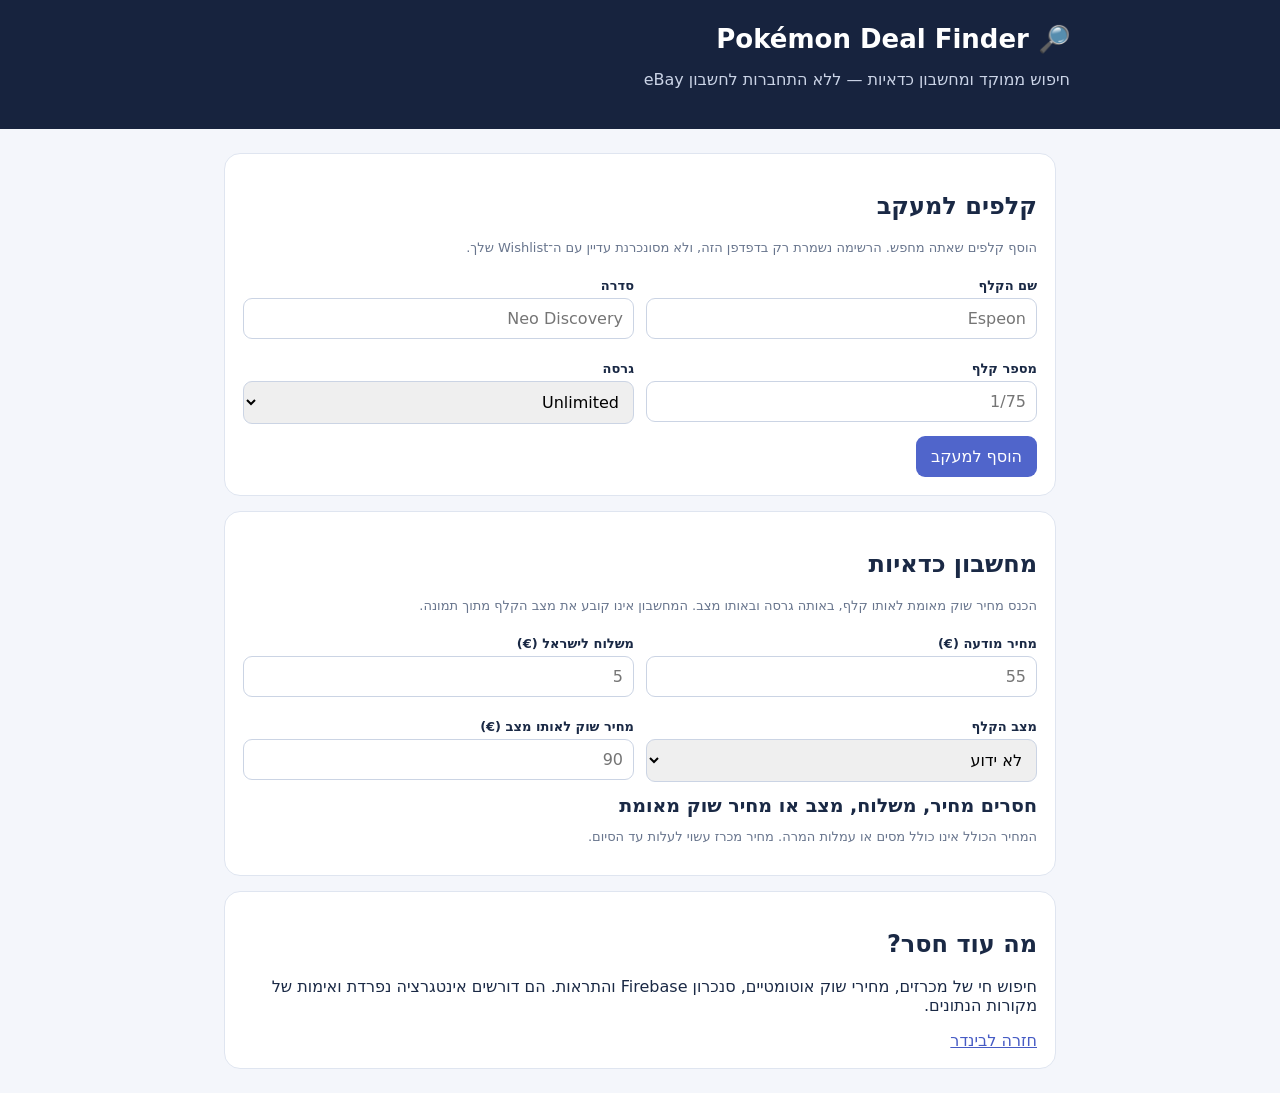
==== deal-finder/index.html @ ef226a2c "Add usable deal finder page with watchlist, eBay auction links and price calculator" ====
<!doctype html>
<html lang="he" dir="rtl"><head><meta charset="utf-8"><meta name="viewport" content="width=device-width,initial-scale=1">
<title>Pokémon Deal Finder</title>
<style>
:root{font-family:system-ui,-apple-system,sans-serif;color:#1a2945;background:#f4f6fb}*{box-sizing:border-box}body{margin:0}header{background:#17233e;color:white;padding:24px max(16px,calc((100% - 860px)/2))}h1{margin:0;font-size:26px}header p{color:#cbd4e7}main{max-width:860px;margin:24px auto;padding:0 14px}section{background:white;border:1px solid #dfe5f0;border-radius:16px;padding:18px;margin:15px 0}label{display:block;font-size:13px;font-weight:700;margin:10px 0 5px}input,select{width:100%;border:1px solid #cbd4e4;border-radius:9px;padding:10px;font:inherit}button,.link{border:0;background:#5065cb;color:white;border-radius:9px;padding:11px 15px;cursor:pointer;font:inherit;display:inline-block;text-decoration:none}button.secondary{background:#e9edfa;color:#293f88}button.danger{background:#fff1f2;color:#a13c4b}.grid{display:grid;grid-template-columns:repeat(2,minmax(0,1fr));gap:12px}.item{border:1px solid #e0e5ef;border-radius:12px;padding:12px;margin-top:10px}.item strong{display:block}.muted{color:#68758d;font-size:13px}.actions{display:flex;flex-wrap:wrap;gap:8px;margin-top:12px}.result{font-size:19px;font-weight:800;margin:12px 0}.good{color:#12815f}.bad{color:#a43d4d}a{color:#465bc4}@media(max-width:550px){.grid{grid-template-columns:1fr}}
</style></head><body><header><h1>🔎 Pokémon Deal Finder</h1><p>חיפוש ממוקד ומחשבון כדאיות — ללא התחברות לחשבון eBay</p></header><main>
<section><h2>קלפים למעקב</h2><p class="muted">הוסף קלפים שאתה מחפש. הרשימה נשמרת רק בדפדפן הזה, ולא מסונכרנת עדיין עם ה־Wishlist שלך.</p>
<form id="watchForm"><div class="grid"><div><label for="name">שם הקלף</label><input id="name" placeholder="Espeon" required maxlength="80"></div><div><label for="set">סדרה</label><input id="set" placeholder="Neo Discovery" required maxlength="80"></div><div><label for="number">מספר קלף</label><input id="number" placeholder="1/75" maxlength="30"></div><div><label for="edition">גרסה</label><select id="edition"><option value="unlimited">Unlimited</option><option value="1st edition">1st Edition</option></select></div></div><div class="actions"><button type="submit">הוסף למעקב</button></div></form><div id="watchList"></div></section>
<section><h2>מחשבון כדאיות</h2><p class="muted">הכנס מחיר שוק מאומת לאותו קלף, באותה גרסה ובאותו מצב. המחשבון אינו קובע את מצב הקלף מתוך תמונה.</p>
<div class="grid"><div><label for="price">מחיר מודעה (€)</label><input id="price" type="number" min="0" step=".01" placeholder="55"></div><div><label for="shipping">משלוח לישראל (€)</label><input id="shipping" type="number" min="0" step=".01" placeholder="5"></div><div><label for="grade">מצב הקלף</label><select id="grade"><option value="">לא ידוע</option><option>NM</option><option>LP</option><option>MP</option><option>HP</option><option>DMG</option></select></div><div><label for="market">מחיר שוק לאותו מצב (€)</label><input id="market" type="number" min="0" step=".01" placeholder="90"></div></div>
<div class="result" id="result" aria-live="polite">הזן נתונים כדי לחשב</div><p class="muted">המחיר הכולל אינו כולל מסים או עמלות המרה. מחיר מכרז עשוי לעלות עד הסיום.</p></section>
<section><h2>מה עוד חסר?</h2><p>חיפוש חי של מכרזים, מחירי שוק אוטומטיים, סנכרון Firebase והתראות. הם דורשים אינטגרציה נפרדת ואימות של מקורות הנתונים.</p><a href="../index.html">חזרה לבינדר</a></section>
</main><script type="module">
import {scoreDeal,buildSearchTerms} from './scoring.js';
const $=id=>document.getElementById(id);const key='pokemon-deal-finder-watch-v1';
let watch=[];try{const parsed=JSON.parse(localStorage.getItem(key)||'[]');if(Array.isArray(parsed))watch=parsed.filter(x=>x&&typeof x.name==='string'&&typeof x.set==='string').slice(0,100)}catch{}
const save=()=>localStorage.setItem(key,JSON.stringify(watch));
function render(){const root=$('watchList');root.replaceChildren();for(const [i,c] of watch.entries()){const item=document.createElement('div');item.className='item';const title=document.createElement('strong');title.textContent=[c.name,c.set,c.number,c.edition].filter(Boolean).join(' · ');item.append(title);const actions=document.createElement('div');actions.className='actions';const search=document.createElement('a');search.className='link';const q=buildSearchTerms(c)+' '+c.edition;search.href='https://www.ebay.com/sch/i.html?'+new URLSearchParams({_nkw:q,LH_Auction:'1'});search.target='_blank';search.rel='noopener noreferrer';search.textContent='חפש מכרזים ב־eBay';const remove=document.createElement('button');remove.className='danger';remove.textContent='הסר';remove.addEventListener('click',()=>{watch.splice(i,1);save();render()});actions.append(search,remove);item.append(actions);root.append(item)}}
$('watchForm').addEventListener('submit',e=>{e.preventDefault();const c={name:$('name').value.trim(),set:$('set').value.trim(),number:$('number').value.trim(),edition:$('edition').value};if(!c.name||!c.set||watch.length>=100)return;watch.push(c);save();render();e.target.reset()});
function calculate(){const parse=id=>$(id).value.trim()===''?NaN:Number($(id).value);const grade=$('grade').value;const r=scoreDeal({price:parse('price'),shipping:parse('shipping'),condition:grade},{[grade]:parse('market')});const out=$('result');if(r.status==='review'){out.className='result';out.textContent='חסרים מחיר, משלוח, מצב או מחיר שוק מאומת';return}out.className='result '+(r.discount>=.3?'good':r.discount<0?'bad':'');out.textContent='סה״כ €'+r.total.toFixed(2)+' · '+(r.discount*100).toFixed(1)+'% '+(r.discount>=0?'מתחת':'מעל')+' למחיר השוק'}
for(const id of ['price','shipping','grade','market'])$(id).addEventListener('input',calculate);
render();calculate();
</script></body></html>
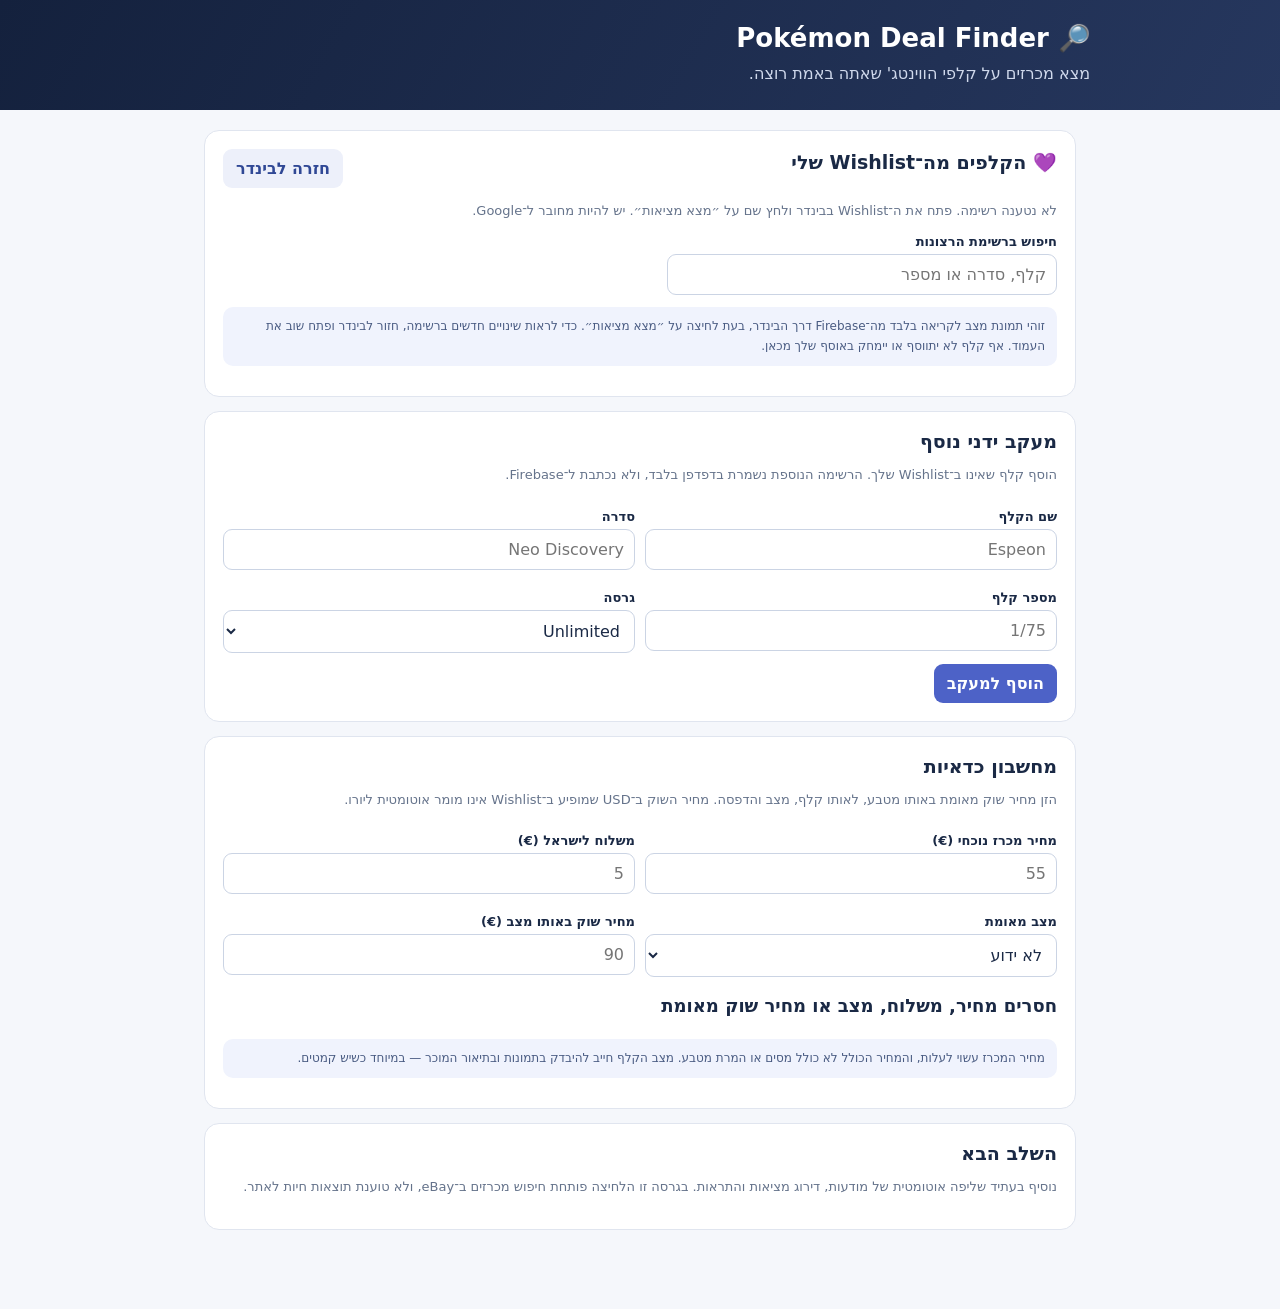
==== commit 7c4787a6: "Read actual wishlist snapshot in Deal Finder and search auctions by priority" ====
--- a/deal-finder/index.html
+++ b/deal-finder/index.html
@@ -1,23 +1,155 @@
 <!doctype html>
-<html lang="he" dir="rtl"><head><meta charset="utf-8"><meta name="viewport" content="width=device-width,initial-scale=1">
-<title>Pokémon Deal Finder</title>
+<html lang="he" dir="rtl">
+<head>
+<meta charset="utf-8">
+<meta name="viewport" content="width=device-width,initial-scale=1">
+<title>מציאות · Pokémon Vintage Binder</title>
 <style>
-:root{font-family:system-ui,-apple-system,sans-serif;color:#1a2945;background:#f4f6fb}*{box-sizing:border-box}body{margin:0}header{background:#17233e;color:white;padding:24px max(16px,calc((100% - 860px)/2))}h1{margin:0;font-size:26px}header p{color:#cbd4e7}main{max-width:860px;margin:24px auto;padding:0 14px}section{background:white;border:1px solid #dfe5f0;border-radius:16px;padding:18px;margin:15px 0}label{display:block;font-size:13px;font-weight:700;margin:10px 0 5px}input,select{width:100%;border:1px solid #cbd4e4;border-radius:9px;padding:10px;font:inherit}button,.link{border:0;background:#5065cb;color:white;border-radius:9px;padding:11px 15px;cursor:pointer;font:inherit;display:inline-block;text-decoration:none}button.secondary{background:#e9edfa;color:#293f88}button.danger{background:#fff1f2;color:#a13c4b}.grid{display:grid;grid-template-columns:repeat(2,minmax(0,1fr));gap:12px}.item{border:1px solid #e0e5ef;border-radius:12px;padding:12px;margin-top:10px}.item strong{display:block}.muted{color:#68758d;font-size:13px}.actions{display:flex;flex-wrap:wrap;gap:8px;margin-top:12px}.result{font-size:19px;font-weight:800;margin:12px 0}.good{color:#12815f}.bad{color:#a43d4d}a{color:#465bc4}@media(max-width:550px){.grid{grid-template-columns:1fr}}
-</style></head><body><header><h1>🔎 Pokémon Deal Finder</h1><p>חיפוש ממוקד ומחשבון כדאיות — ללא התחברות לחשבון eBay</p></header><main>
-<section><h2>קלפים למעקב</h2><p class="muted">הוסף קלפים שאתה מחפש. הרשימה נשמרת רק בדפדפן הזה, ולא מסונכרנת עדיין עם ה־Wishlist שלך.</p>
-<form id="watchForm"><div class="grid"><div><label for="name">שם הקלף</label><input id="name" placeholder="Espeon" required maxlength="80"></div><div><label for="set">סדרה</label><input id="set" placeholder="Neo Discovery" required maxlength="80"></div><div><label for="number">מספר קלף</label><input id="number" placeholder="1/75" maxlength="30"></div><div><label for="edition">גרסה</label><select id="edition"><option value="unlimited">Unlimited</option><option value="1st edition">1st Edition</option></select></div></div><div class="actions"><button type="submit">הוסף למעקב</button></div></form><div id="watchList"></div></section>
-<section><h2>מחשבון כדאיות</h2><p class="muted">הכנס מחיר שוק מאומת לאותו קלף, באותה גרסה ובאותו מצב. המחשבון אינו קובע את מצב הקלף מתוך תמונה.</p>
-<div class="grid"><div><label for="price">מחיר מודעה (€)</label><input id="price" type="number" min="0" step=".01" placeholder="55"></div><div><label for="shipping">משלוח לישראל (€)</label><input id="shipping" type="number" min="0" step=".01" placeholder="5"></div><div><label for="grade">מצב הקלף</label><select id="grade"><option value="">לא ידוע</option><option>NM</option><option>LP</option><option>MP</option><option>HP</option><option>DMG</option></select></div><div><label for="market">מחיר שוק לאותו מצב (€)</label><input id="market" type="number" min="0" step=".01" placeholder="90"></div></div>
-<div class="result" id="result" aria-live="polite">הזן נתונים כדי לחשב</div><p class="muted">המחיר הכולל אינו כולל מסים או עמלות המרה. מחיר מכרז עשוי לעלות עד הסיום.</p></section>
-<section><h2>מה עוד חסר?</h2><p>חיפוש חי של מכרזים, מחירי שוק אוטומטיים, סנכרון Firebase והתראות. הם דורשים אינטגרציה נפרדת ואימות של מקורות הנתונים.</p><a href="../index.html">חזרה לבינדר</a></section>
-</main><script type="module">
+:root{font-family:system-ui,-apple-system,"Segoe UI",sans-serif;color:#1a2945;background:#f5f7fb}
+*{box-sizing:border-box}body{margin:0}header{background:linear-gradient(120deg,#14213d,#26375e);color:white;padding:23px max(16px,calc((100% - 900px)/2))}
+h1{font-size:26px;margin:0 0 8px}header p{color:#d0d9ec;margin:0;line-height:1.6}main{max-width:900px;padding:0 14px 45px;margin:20px auto}
+section{background:white;border:1px solid #e0e5ef;border-radius:15px;padding:18px;margin:14px 0}
+h2{font-size:19px;margin:0 0 12px}p{line-height:1.6}.muted{color:#65738b;font-size:13px}
+label{display:block;margin:10px 0 5px;font-size:13px;font-weight:700}
+input,select{width:100%;font:inherit;padding:10px;border:1px solid #cbd4e4;border-radius:9px;color:inherit;background:#fff}
+button,.action-link{border:0;background:#4d62c7;color:white;border-radius:9px;padding:10px 13px;font:inherit;font-weight:600;cursor:pointer;display:inline-flex;align-items:center;justify-content:center;text-decoration:none}
+button.secondary,.action-link.secondary{background:#edf0fa;color:#304895}button.danger{background:#fff0f2;color:#a34051}
+button:hover,.action-link:hover{filter:brightness(.96)}
+button:focus-visible,a:focus-visible,input:focus-visible,select:focus-visible{outline:3px solid #b2bef9;outline-offset:2px}
+a{color:#4458ba}.split{display:flex;gap:12px;align-items:center;justify-content:space-between;flex-wrap:wrap}
+.grid{display:grid;grid-template-columns:repeat(2,minmax(0,1fr));gap:10px}
+.item{padding:12px;border:1px solid #e1e7f1;border-radius:12px;margin-top:9px}
+.item-main{display:flex;align-items:center;gap:10px;min-width:0}
+.item-main img{width:55px;height:75px;object-fit:contain;background:#eef2fa;border-radius:5px;flex:none}
+.rank{flex:none;width:23px;text-align:center;color:#71809c;font-weight:700}
+.info{flex:1;min-width:0}.info strong{display:block;direction:ltr;text-align:right;overflow-wrap:anywhere}.info small{display:block;margin-top:5px;font-size:12px;color:#65738b}
+.market{font-weight:700;color:#14775e}.buttons{display:flex;gap:7px;flex-wrap:wrap;margin-top:11px}
+.note{padding:10px 12px;border-radius:10px;background:#f0f3fd;font-size:12px;color:#495b82;line-height:1.6}
+.result{font-size:18px;font-weight:750;margin-top:15px}.good{color:#127d59}.bad{color:#ab4351}
+#searchWish{max-width:390px}
+@media(max-width:580px){.grid{grid-template-columns:1fr}section{padding:13px}h1{font-size:22px}.item-main img{width:46px;height:64px}.buttons>*{font-size:12px;padding:8px 10px}}
+</style>
+</head>
+<body>
+<header><h1>🔎 Pokémon Deal Finder</h1><p>מצא מכרזים על קלפי הווינטג' שאתה באמת רוצה.</p></header>
+<main>
+<section aria-labelledby="wishTitle">
+<div class="split"><h2 id="wishTitle">💜 הקלפים מה־Wishlist שלי</h2><a href="../index.html" class="action-link secondary">חזרה לבינדר</a></div>
+<p class="muted" id="syncStatus" role="status">טוען את רשימת הרצונות…</p>
+<label for="searchWish">חיפוש ברשימת הרצונות</label>
+<input type="search" id="searchWish" placeholder="קלף, סדרה או מספר" autocomplete="off">
+<div id="importedList" role="list"></div>
+<p class="note">זוהי תמונת מצב לקריאה בלבד מה־Firebase דרך הבינדר, בעת לחיצה על ״מצא מציאות״. כדי לראות שינויים חדשים ברשימה, חזור לבינדר ופתח שוב את העמוד. אף קלף לא יתווסף או יימחק באוסף שלך מכאן.</p>
+</section>
+<section aria-labelledby="manualTitle">
+<h2 id="manualTitle">מעקב ידני נוסף</h2>
+<p class="muted">הוסף קלף שאינו ב־Wishlist שלך. הרשימה הנוספת נשמרת בדפדפן בלבד, ולא נכתבת ל־Firebase.</p>
+<form id="watchForm">
+<div class="grid">
+<div><label for="name">שם הקלף</label><input id="name" placeholder="Espeon" maxlength="80" required></div>
+<div><label for="set">סדרה</label><input id="set" placeholder="Neo Discovery" maxlength="80" required></div>
+<div><label for="number">מספר קלף</label><input id="number" placeholder="1/75" maxlength="30"></div>
+<div><label for="edition">גרסה</label><select id="edition"><option value="unlimited">Unlimited</option><option value="1st edition">1st Edition</option></select></div>
+</div>
+<div class="buttons"><button type="submit">הוסף למעקב</button></div>
+</form>
+<div id="manualList"></div>
+</section>
+<section aria-labelledby="calculatorTitle">
+<h2 id="calculatorTitle">מחשבון כדאיות</h2>
+<p class="muted">הזן מחיר שוק מאומת באותו מטבע, לאותו קלף, מצב והדפסה. מחיר השוק ב־USD שמופיע ב־Wishlist אינו מומר אוטומטית ליורו.</p>
+<div class="grid">
+<div><label for="price">מחיר מכרז נוכחי (€)</label><input id="price" type="number" min="0" step=".01" placeholder="55"></div>
+<div><label for="shipping">משלוח לישראל (€)</label><input id="shipping" type="number" min="0" step=".01" placeholder="5"></div>
+<div><label for="grade">מצב מאומת</label><select id="grade"><option value="">לא ידוע</option><option>NM</option><option>LP</option><option>MP</option><option>HP</option><option>DMG</option></select></div>
+<div><label for="market">מחיר שוק באותו מצב (€)</label><input id="market" type="number" min="0" step=".01" placeholder="90"></div>
+</div>
+<p id="calcResult" class="result" aria-live="polite">הזן נתונים כדי לחשב</p>
+<p class="note">מחיר המכרז עשוי לעלות, והמחיר הכולל לא כולל מסים או המרת מטבע. מצב הקלף חייב להיבדק בתמונות ובתיאור המוכר — במיוחד כשיש קמטים.</p>
+</section>
+<section><h2>השלב הבא</h2><p class="muted">נוסיף בעתיד שליפה אוטומטית של מודעות, דירוג מציאות והתראות. בגרסה זו הלחיצה פותחת חיפוש מכרזים ב־eBay, ולא טוענת תוצאות חיות לאתר.</p></section>
+</main>
+<script type="module">
 import {scoreDeal,buildSearchTerms} from './scoring.js';
-const $=id=>document.getElementById(id);const key='pokemon-deal-finder-watch-v1';
-let watch=[];try{const parsed=JSON.parse(localStorage.getItem(key)||'[]');if(Array.isArray(parsed))watch=parsed.filter(x=>x&&typeof x.name==='string'&&typeof x.set==='string').slice(0,100)}catch{}
-const save=()=>localStorage.setItem(key,JSON.stringify(watch));
-function render(){const root=$('watchList');root.replaceChildren();for(const [i,c] of watch.entries()){const item=document.createElement('div');item.className='item';const title=document.createElement('strong');title.textContent=[c.name,c.set,c.number,c.edition].filter(Boolean).join(' · ');item.append(title);const actions=document.createElement('div');actions.className='actions';const search=document.createElement('a');search.className='link';const q=buildSearchTerms(c)+' '+c.edition;search.href='https://www.ebay.com/sch/i.html?'+new URLSearchParams({_nkw:q,LH_Auction:'1'});search.target='_blank';search.rel='noopener noreferrer';search.textContent='חפש מכרזים ב־eBay';const remove=document.createElement('button');remove.className='danger';remove.textContent='הסר';remove.addEventListener('click',()=>{watch.splice(i,1);save();render()});actions.append(search,remove);item.append(actions);root.append(item)}}
-$('watchForm').addEventListener('submit',e=>{e.preventDefault();const c={name:$('name').value.trim(),set:$('set').value.trim(),number:$('number').value.trim(),edition:$('edition').value};if(!c.name||!c.set||watch.length>=100)return;watch.push(c);save();render();e.target.reset()});
-function calculate(){const parse=id=>$(id).value.trim()===''?NaN:Number($(id).value);const grade=$('grade').value;const r=scoreDeal({price:parse('price'),shipping:parse('shipping'),condition:grade},{[grade]:parse('market')});const out=$('result');if(r.status==='review'){out.className='result';out.textContent='חסרים מחיר, משלוח, מצב או מחיר שוק מאומת';return}out.className='result '+(r.discount>=.3?'good':r.discount<0?'bad':'');out.textContent='סה״כ €'+r.total.toFixed(2)+' · '+(r.discount*100).toFixed(1)+'% '+(r.discount>=0?'מתחת':'מעל')+' למחיר השוק'}
+const $=id=>document.getElementById(id);
+const importedKey='pokemon-deal-finder-import-v1';
+const manualKey='pokemon-deal-finder-watch-v1';
+function loadImported(){
+ try{
+  const raw=sessionStorage.getItem(importedKey);
+  if(!raw)return null;
+  const data=JSON.parse(raw);
+  if(data.v!==1||!Array.isArray(data.items)||!Number.isFinite(data.timestamp))return null;
+  if(Date.now()-data.timestamp>6*60*60*1000||data.timestamp>Date.now()+60000)return null;
+  const items=data.items.slice(0,1500).filter(c=>c&&typeof c.id==='string'&&typeof c.name==='string'&&typeof c.set==='string'&&c.name.length<=120&&c.set.length<=120).map(c=>({
+   id:c.id,name:c.name,set:c.set,
+   number:typeof c.number==='string'?c.number:'',
+   edition:c.edition==='1st edition'?'1st edition':'unlimited',
+   condition:['NM','LP','MP','HP','DMG'].includes(c.condition)?c.condition:'',
+   marketUSD:typeof c.marketUSD==='number'&&Number.isFinite(c.marketUSD)&&c.marketUSD>=0?c.marketUSD:null,
+   image:typeof c.image==='string'&&/^https?:\/\//i.test(c.image)?c.image:''
+  }));
+  return {items,timestamp:data.timestamp};
+ }catch(error){console.warn('Could not import binder wishlist',error);return null}
+}
+const imported=loadImported();
+let manual=[];
+try{const parsed=JSON.parse(localStorage.getItem(manualKey)||'[]');if(Array.isArray(parsed))manual=parsed.filter(c=>c&&typeof c.name==='string'&&typeof c.set==='string').slice(0,100)}catch{}
+function saveManual(){try{localStorage.setItem(manualKey,JSON.stringify(manual))}catch(error){console.warn('Local watchlist could not be saved',error)}}
+function auctionLink(c){
+ const a=document.createElement('a');
+ a.className='action-link';
+ const edition=c.edition==='1st edition'?' 1st edition':'';
+ // Do not force "Unlimited" into the search; underspecified auction titles may be bargains.
+ const query=(buildSearchTerms(c)||'')+edition;
+ a.href='https://www.ebay.com/sch/i.html?'+new URLSearchParams({_nkw:query.trim(),LH_Auction:'1'});
+ a.target='_blank';a.rel='noopener noreferrer';a.textContent='🔎 חפש מכרזים ב־eBay';
+ return a;
+}
+function makeItem(c,index,removable){
+ const item=document.createElement('article');item.className='item';item.setAttribute('role','listitem');
+ const row=document.createElement('div');row.className='item-main';
+ if(!removable){const rank=document.createElement('span');rank.className='rank';rank.textContent=String(index+1);row.append(rank)}
+ if(c.image){const img=document.createElement('img');img.src=c.image;img.alt=c.name;img.loading='lazy';row.append(img)}
+ const info=document.createElement('div');info.className='info';
+ const title=document.createElement('strong');title.textContent=c.name;info.append(title);
+ const meta=document.createElement('small');meta.textContent=[c.set,c.number,c.edition==='1st edition'?'1st Edition':'Unlimited',c.condition].filter(Boolean).join(' · ');info.append(meta);
+ if(Number.isFinite(c.marketUSD)){const market=document.createElement('small');market.className='market';market.textContent='מחיר ייחוס לפי מצב: $'+c.marketUSD.toFixed(2)+' (USD)';info.append(market)}
+ row.append(info);item.append(row);
+ const buttons=document.createElement('div');buttons.className='buttons';buttons.append(auctionLink(c));
+ const calculator=document.createElement('button');calculator.type='button';calculator.className='secondary';calculator.textContent='בדוק כדאיות';
+ calculator.addEventListener('click',()=>{$('grade').value=c.condition||'';$('price').value='';$('shipping').value='';$('market').value='';calculate();$('price').focus();$('price').scrollIntoView({behavior:'smooth',block:'center'})});
+ buttons.append(calculator);
+ if(removable){const remove=document.createElement('button');remove.type='button';remove.className='danger';remove.textContent='הסר';remove.addEventListener('click',()=>{manual.splice(index,1);saveManual();renderManual()});buttons.append(remove)}
+ item.append(buttons);return item;
+}
+function renderImported(){
+ const root=$('importedList');root.replaceChildren();
+ if(!imported){$('syncStatus').textContent='לא נטענה רשימה. פתח את ה־Wishlist בבינדר ולחץ שם על ״מצא מציאות״. יש להיות מחובר ל־Google.';return}
+ $('syncStatus').textContent=imported.items.length+' קלפים · הועברו מהבינדר ב־'+new Date(imported.timestamp).toLocaleString('he-IL');
+ const query=$('searchWish').value.trim().toLocaleLowerCase();
+ const found=imported.items.map((c,i)=>({c,i})).filter(({c})=>(c.name+' '+c.set+' '+c.number).toLocaleLowerCase().includes(query));
+ if(!found.length){const p=document.createElement('p');p.className='muted';p.textContent=imported.items.length?'לא נמצאו קלפים שמתאימים לחיפוש.':'רשימת הרצונות עדיין ריקה.';root.append(p);return}
+ const fragment=document.createDocumentFragment();for(const {c,i} of found)fragment.append(makeItem(c,i,false));root.append(fragment);
+}
+function renderManual(){const root=$('manualList');root.replaceChildren();const fragment=document.createDocumentFragment();for(const [i,c] of manual.entries())fragment.append(makeItem(c,i,true));root.append(fragment)}
+function calculate(){
+ const parse=id=>$(id).value.trim()?Number($(id).value):NaN;
+ const grade=$('grade').value;const result=scoreDeal({price:parse('price'),shipping:parse('shipping'),condition:grade},{[grade]:parse('market')});
+ const out=$('calcResult');out.className='result';
+ if(result.status==='review'){out.textContent='חסרים מחיר, משלוח, מצב או מחיר שוק מאומת';return}
+ if(result.discount>=.3)out.classList.add('good');else if(result.discount<0)out.classList.add('bad');
+ out.textContent='סה״כ €'+result.total.toFixed(2)+' · '+Math.abs(result.discount*100).toFixed(1)+'% '+(result.discount>=0?'מתחת':'מעל')+' למחיר השוק';
+}
+$('searchWish').addEventListener('input',renderImported);
+$('watchForm').addEventListener('submit',event=>{
+ event.preventDefault();if(manual.length>=100)return;
+ const card={name:$('name').value.trim(),set:$('set').value.trim(),number:$('number').value.trim(),edition:$('edition').value};
+ if(!card.name||!card.set)return;
+ manual.push(card);saveManual();renderManual();event.target.reset();
+});
 for(const id of ['price','shipping','grade','market'])$(id).addEventListener('input',calculate);
-render();calculate();
-</script></body></html>+renderImported();renderManual();calculate();
+</script>
+</body>
+</html>
